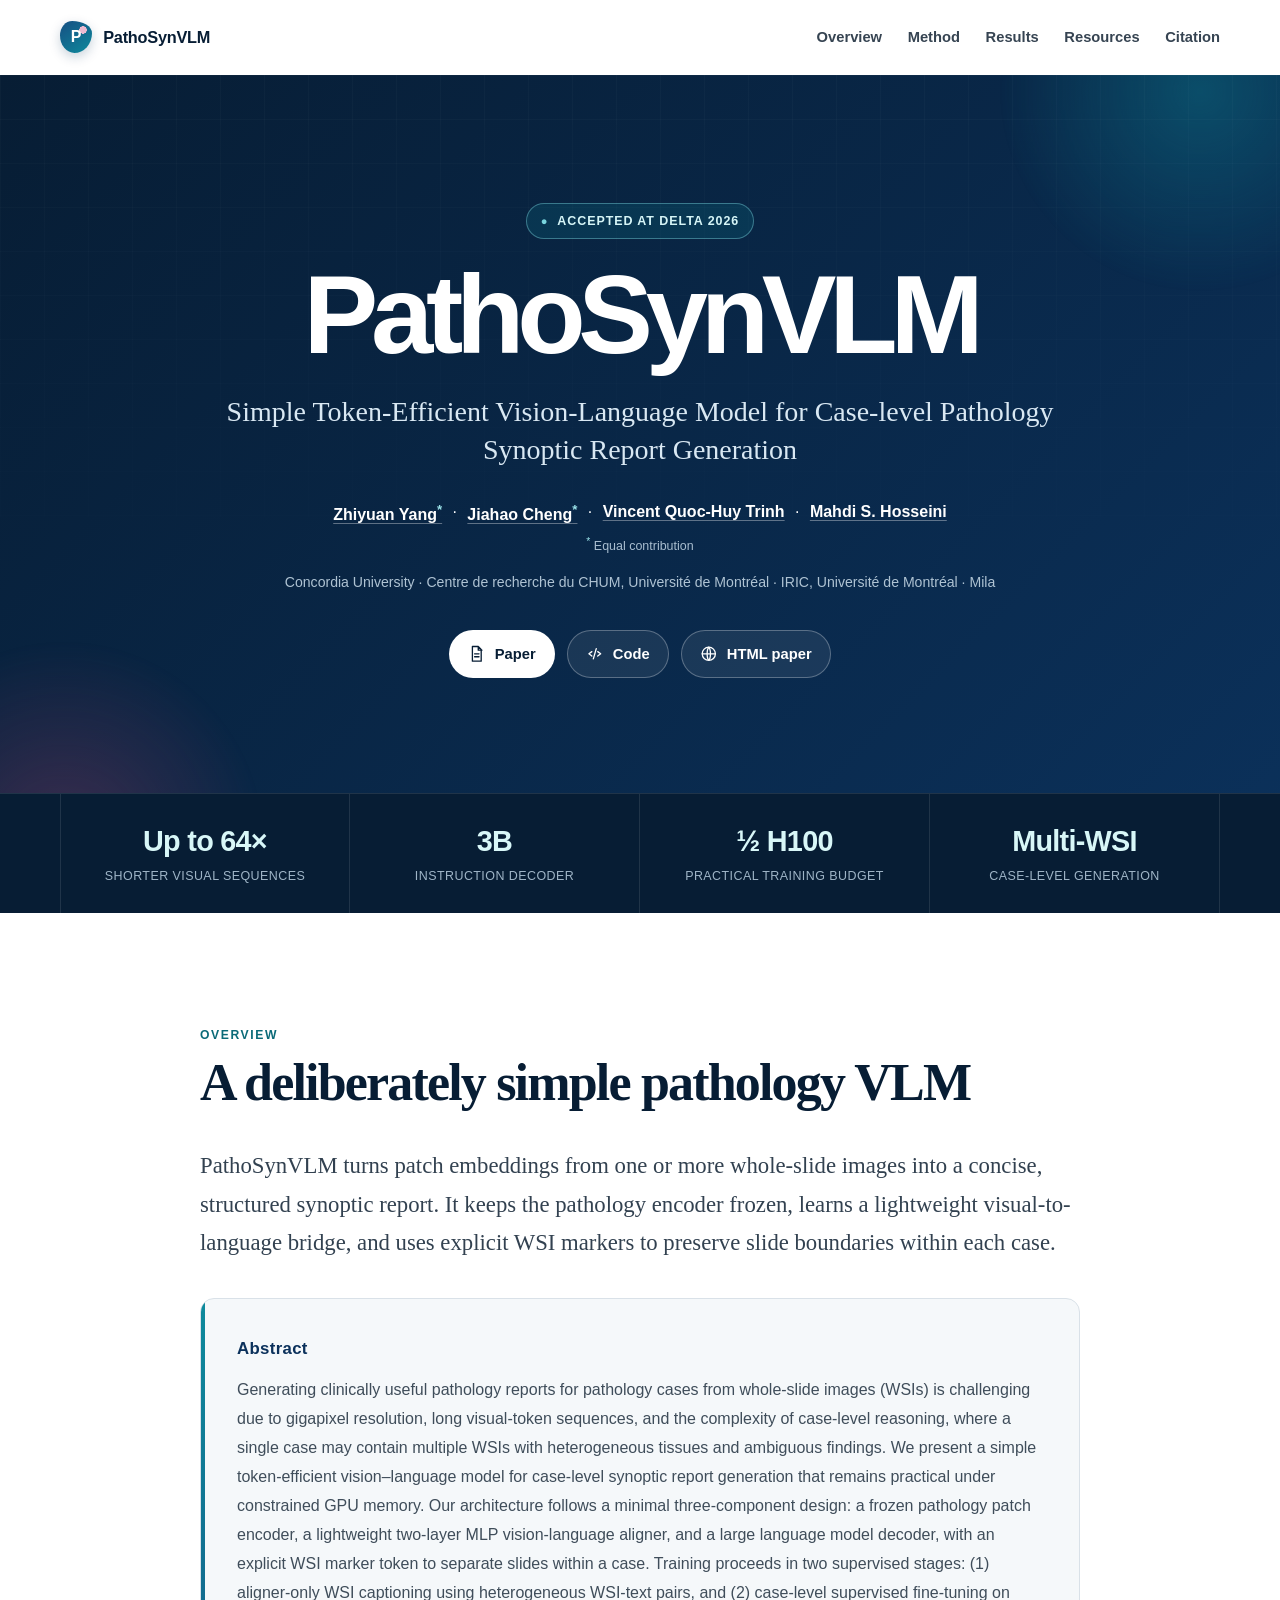
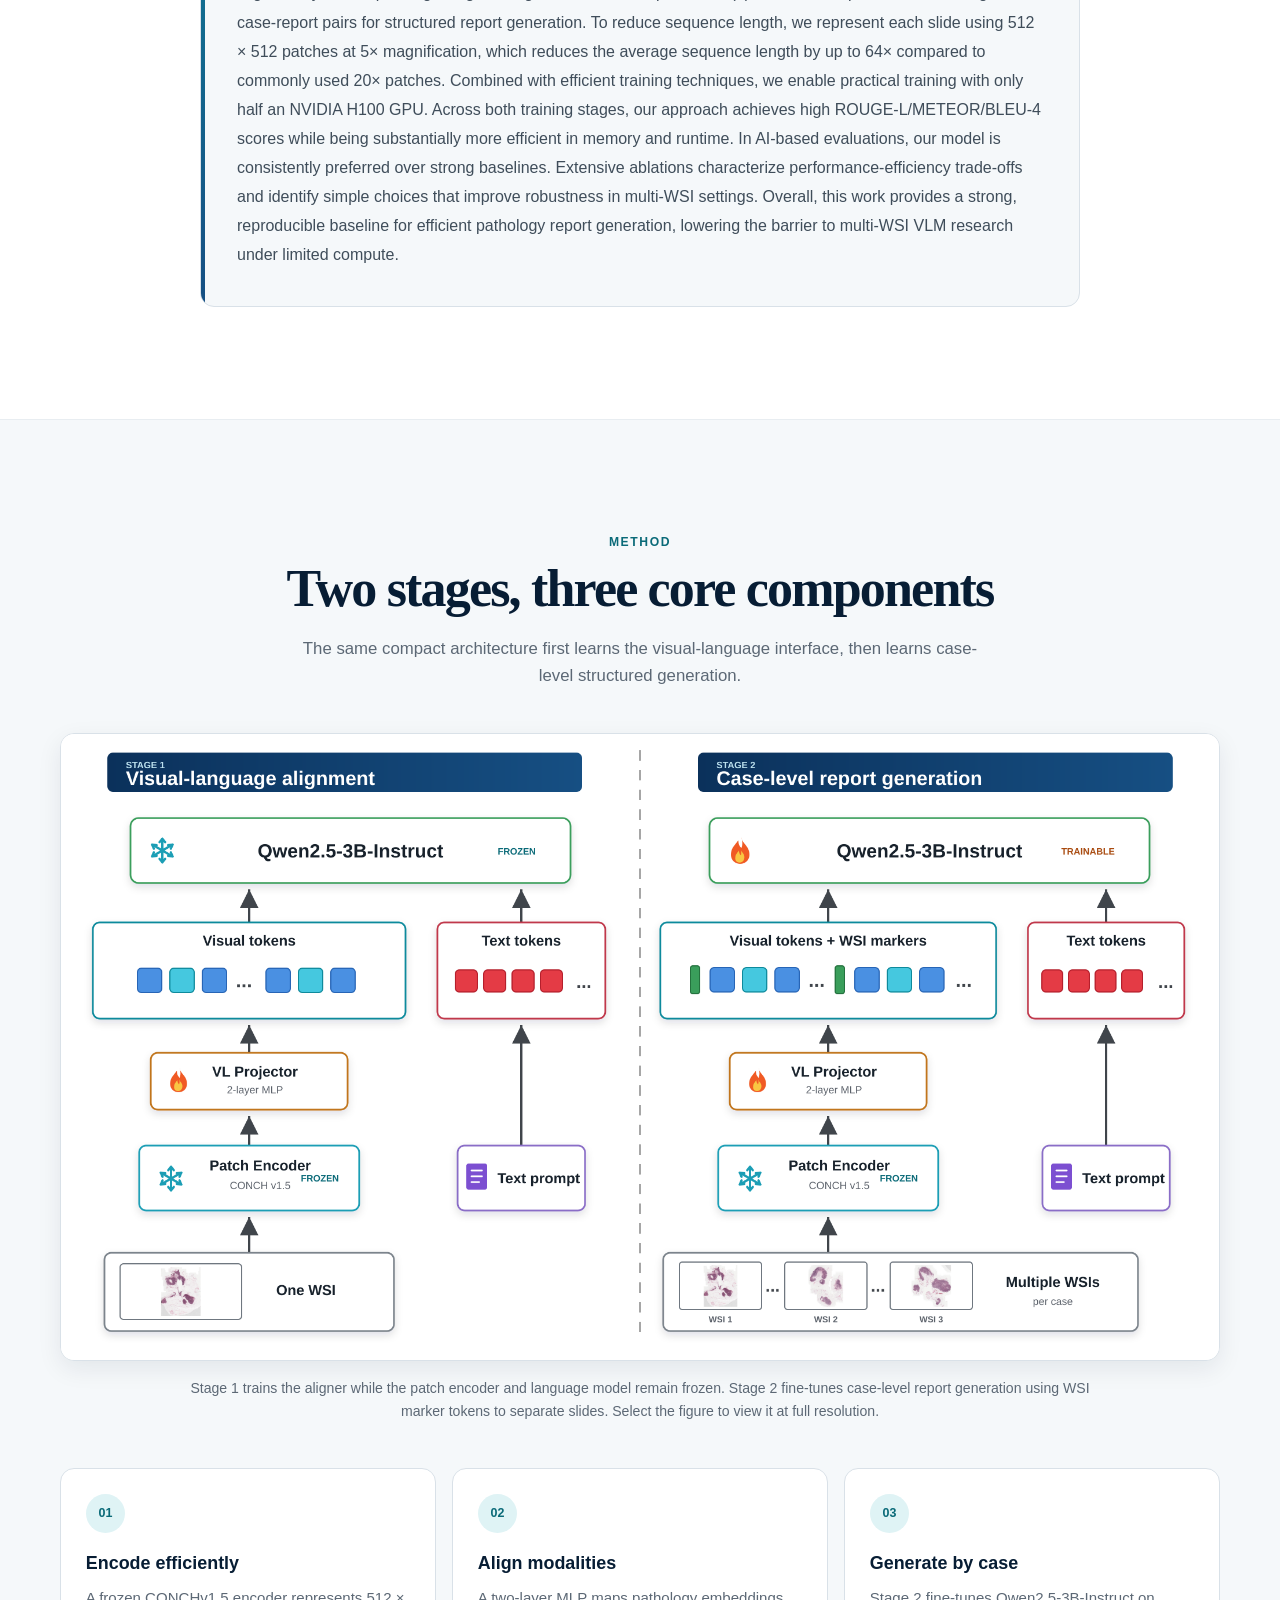
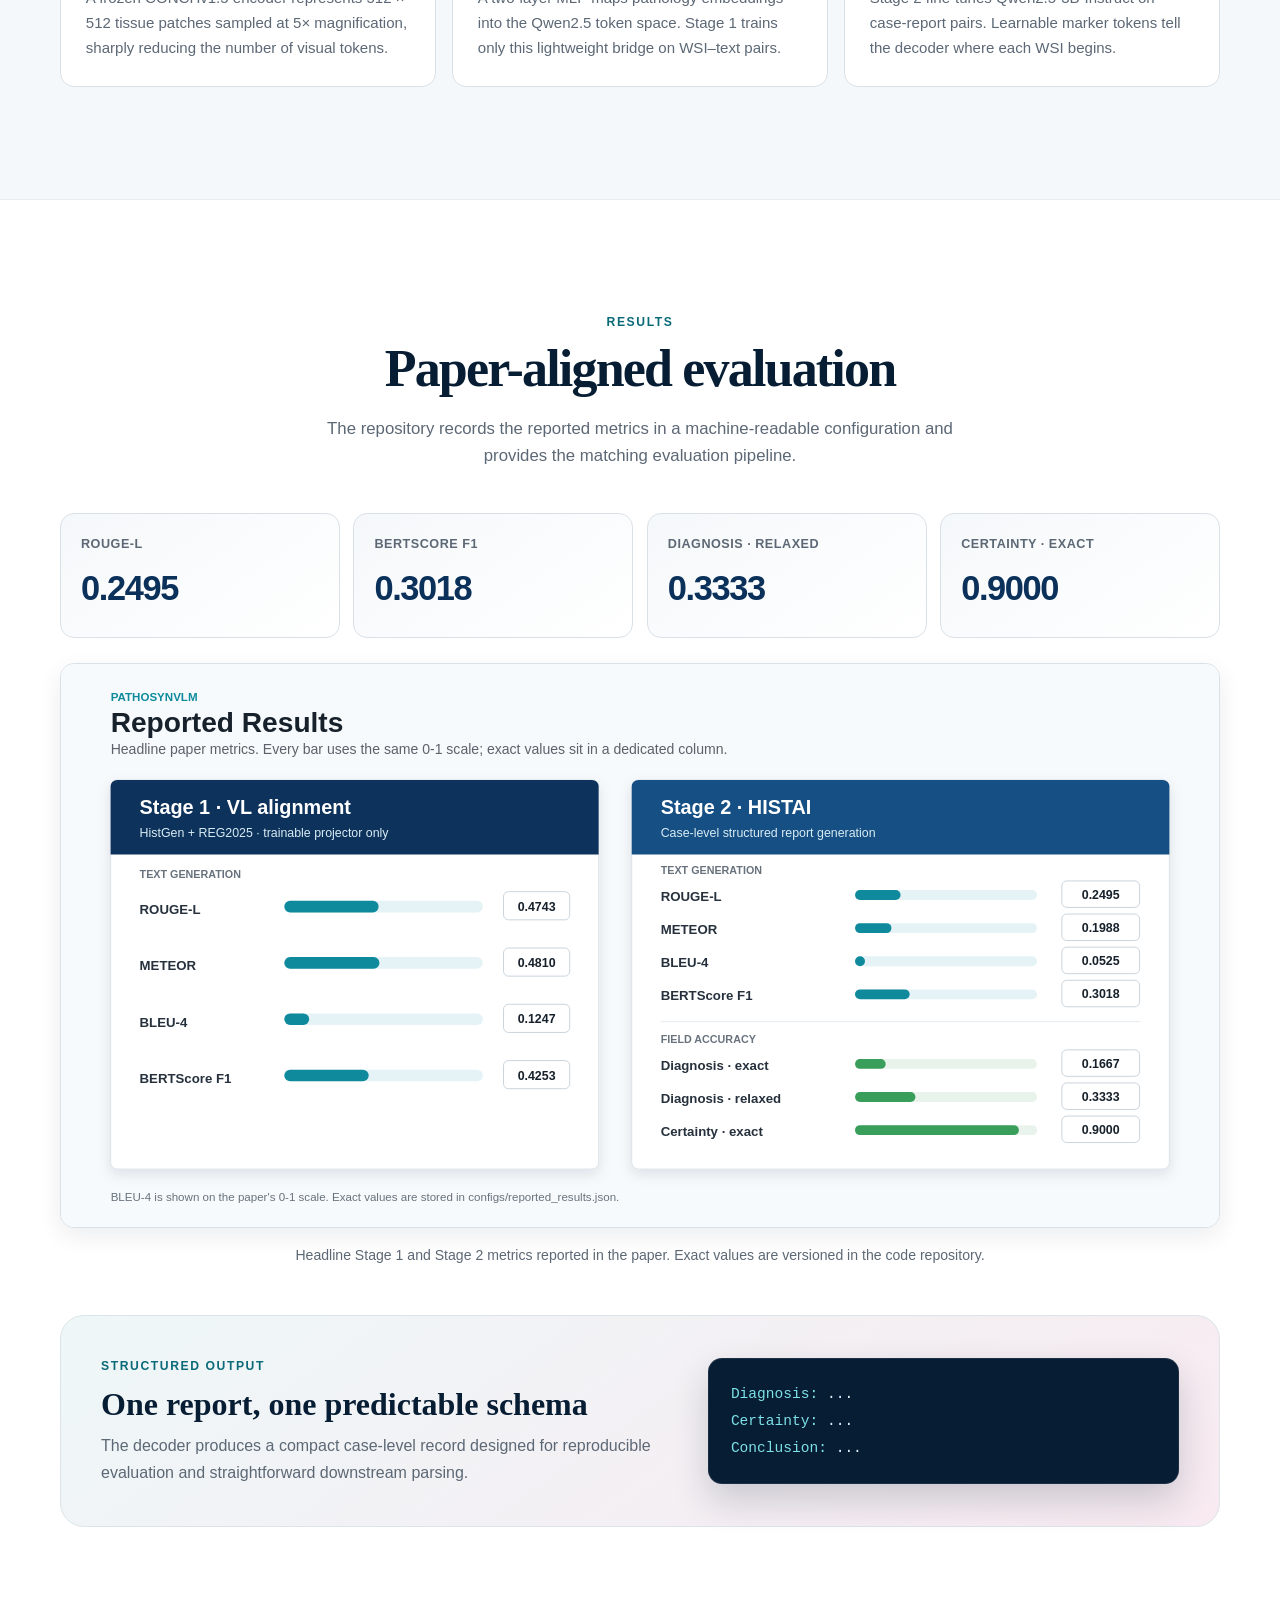
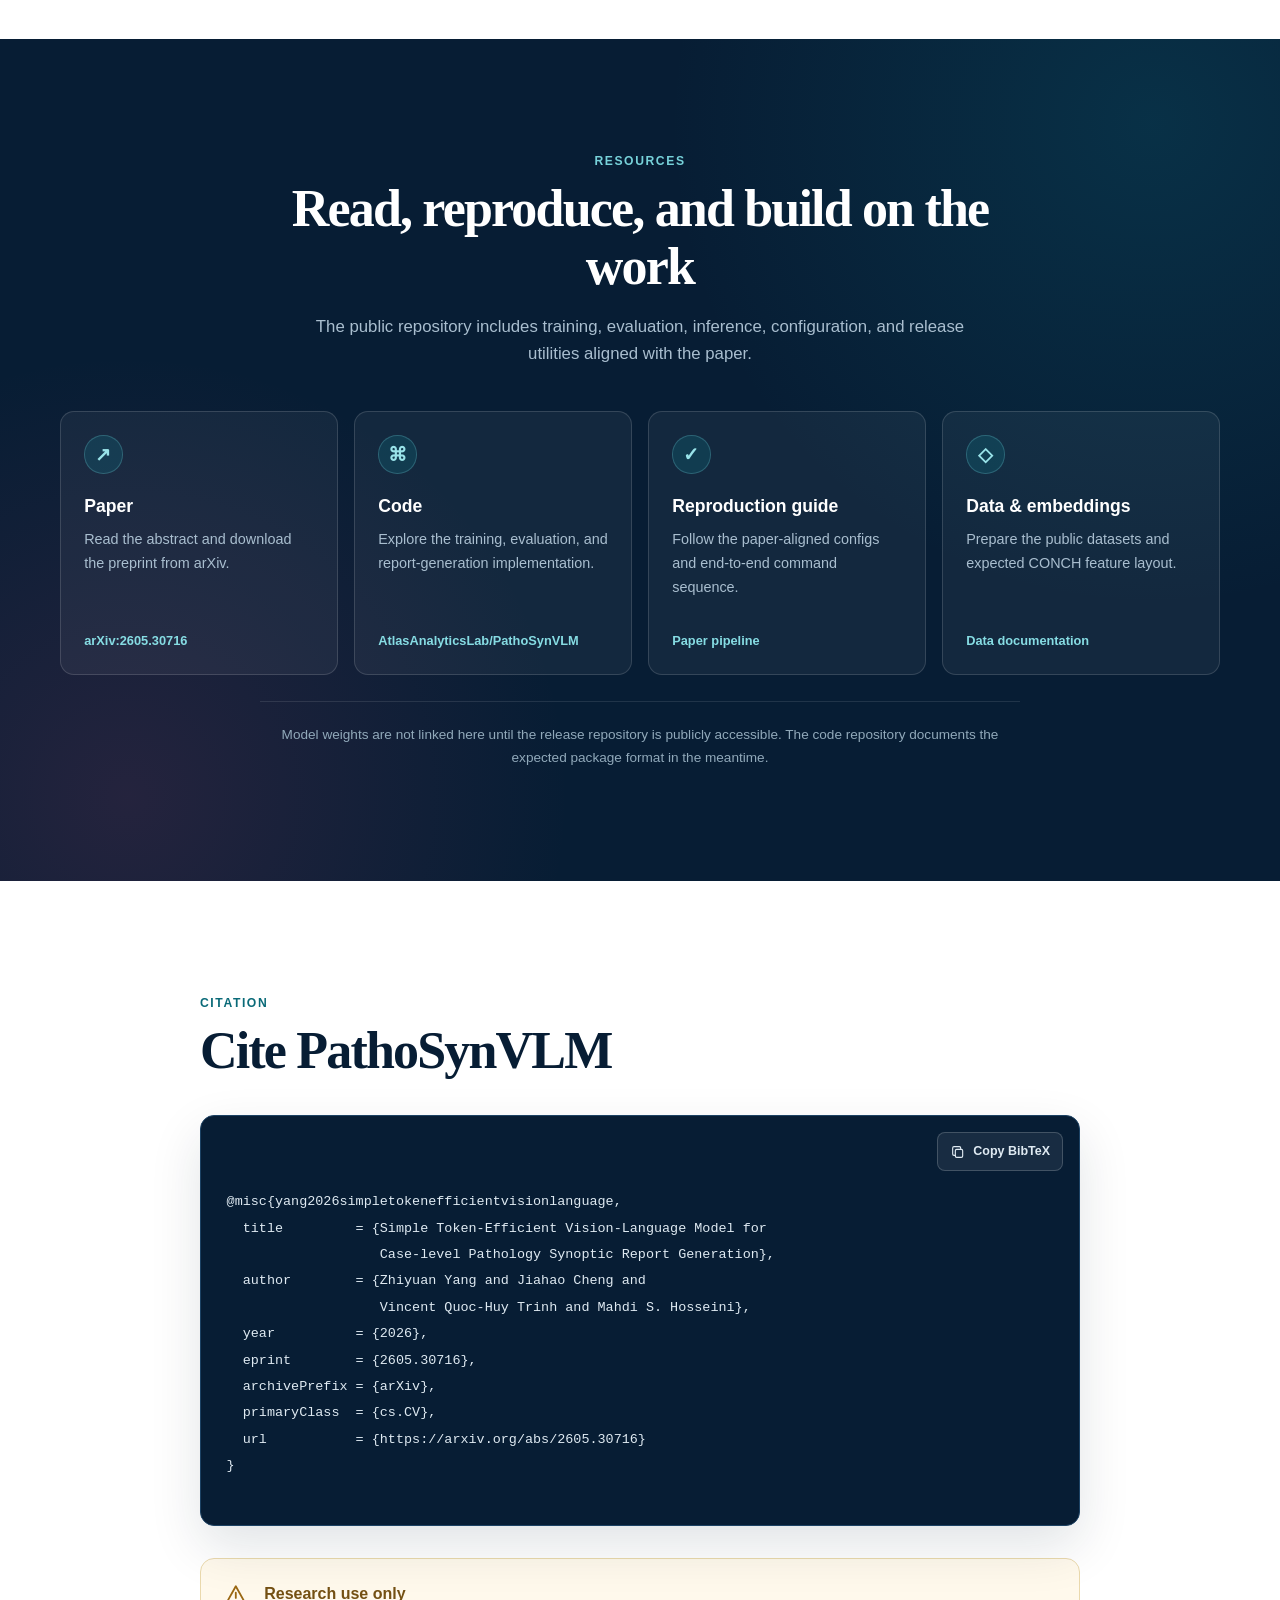
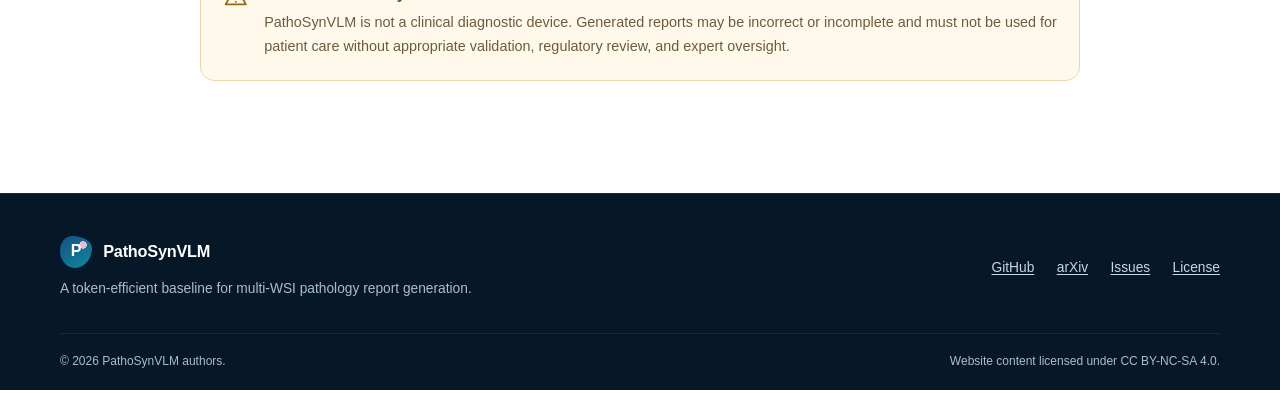
==== site/index.html @ 428c5d14 "Create isolated PathoSynVLM project website" ====
<!doctype html>
<html lang="en">
  <head>
    <meta charset="utf-8">
    <meta name="viewport" content="width=device-width, initial-scale=1">

    <title>PathoSynVLM — Case-Level Pathology Report Generation</title>
    <meta
      name="description"
      content="PathoSynVLM is a simple, token-efficient vision-language model for generating structured case-level pathology reports from one or more whole-slide images."
    >
    <meta name="author" content="Zhiyuan Yang, Jiahao Cheng, Vincent Quoc-Huy Trinh, Mahdi S. Hosseini">
    <meta name="theme-color" content="#0b315b">
    <link rel="canonical" href="https://atlasanalyticslab.github.io/PathoSynVLM/">
    <link rel="icon" href="static/images/favicon.svg" type="image/svg+xml">

    <meta property="og:type" content="website">
    <meta property="og:site_name" content="PathoSynVLM">
    <meta property="og:title" content="PathoSynVLM — Case-Level Pathology Report Generation">
    <meta
      property="og:description"
      content="A simple, token-efficient vision-language model for structured report generation from one or more pathology whole-slide images."
    >
    <meta property="og:url" content="https://atlasanalyticslab.github.io/PathoSynVLM/">
    <meta property="og:image" content="https://atlasanalyticslab.github.io/PathoSynVLM/static/images/paper_architecture.png">
    <meta property="og:image:width" content="2000">
    <meta property="og:image:height" content="1080">
    <meta property="og:image:alt" content="The two-stage PathoSynVLM architecture">
    <meta name="twitter:card" content="summary_large_image">

    <script type="application/ld+json">
      {
        "@context": "https://schema.org",
        "@type": "ScholarlyArticle",
        "headline": "Simple Token-Efficient Vision-Language Model for Case-level Pathology Synoptic Report Generation",
        "datePublished": "2026-05-29",
        "author": [
          {"@type": "Person", "name": "Zhiyuan Yang"},
          {"@type": "Person", "name": "Jiahao Cheng"},
          {"@type": "Person", "name": "Vincent Quoc-Huy Trinh"},
          {"@type": "Person", "name": "Mahdi S. Hosseini"}
        ],
        "url": "https://arxiv.org/abs/2605.30716",
        "mainEntityOfPage": "https://atlasanalyticslab.github.io/PathoSynVLM/",
        "sameAs": [
          "https://arxiv.org/abs/2605.30716",
          "https://github.com/AtlasAnalyticsLab/PathoSynVLM"
        ],
        "license": "https://creativecommons.org/licenses/by-nc-sa/4.0/"
      }
    </script>

    <link rel="stylesheet" href="static/css/site.css">
    <script defer src="static/js/site.js"></script>
    <noscript>
      <style>
        @media (max-width: 760px) {
          .nav-toggle { display: none; }
          .nav-shell { flex-wrap: wrap; padding-block: 0.55rem; }
          .site-nav {
            position: static;
            display: flex;
            flex: 0 0 100%;
            flex-flow: row wrap;
            gap: 0.15rem 0.8rem;
            padding: 0.6rem 0 0;
            border: 0;
            box-shadow: none;
          }
          .site-nav a { padding: 0.2rem 0; }
        }
      </style>
    </noscript>
  </head>

  <body>
    <a class="skip-link" href="#main-content">Skip to content</a>

    <header class="site-header" data-site-header>
      <div class="nav-shell">
        <a class="brand" href="#top" aria-label="PathoSynVLM home">
          <span class="brand-mark" aria-hidden="true">P</span>
          <span>PathoSynVLM</span>
        </a>

        <button
          class="nav-toggle"
          type="button"
          aria-expanded="false"
          aria-controls="site-navigation"
          data-nav-toggle
        >
          <span class="sr-only">Toggle navigation</span>
          <span aria-hidden="true"></span>
          <span aria-hidden="true"></span>
          <span aria-hidden="true"></span>
        </button>

        <nav class="site-nav" id="site-navigation" aria-label="Primary navigation" data-navigation>
          <a href="#overview">Overview</a>
          <a href="#method">Method</a>
          <a href="#results">Results</a>
          <a href="#resources">Resources</a>
          <a href="#citation">Citation</a>
        </nav>
      </div>
    </header>

    <main id="main-content">
      <section class="hero" id="top">
        <div class="hero-glow hero-glow-one" aria-hidden="true"></div>
        <div class="hero-glow hero-glow-two" aria-hidden="true"></div>
        <div class="shell hero-inner">
          <p class="venue-pill">
            <span aria-hidden="true">●</span>
            Accepted at DeLTA 2026
          </p>
          <h1>PathoSynVLM</h1>
          <p class="paper-title">
            Simple Token-Efficient Vision-Language Model for Case-level Pathology Synoptic Report Generation
          </p>

          <p class="authors">
            <a href="https://arxiv.org/search/cs?searchtype=author&amp;query=Yang%2C+Z">Zhiyuan Yang<sup>*</sup></a>
            <span aria-hidden="true">·</span>
            <a href="https://arxiv.org/search/cs?searchtype=author&amp;query=Cheng%2C+J">Jiahao Cheng<sup>*</sup></a>
            <span aria-hidden="true">·</span>
            <a href="https://arxiv.org/search/cs?searchtype=author&amp;query=Trinh%2C+V+Q">Vincent Quoc-Huy Trinh</a>
            <span aria-hidden="true">·</span>
            <a href="https://arxiv.org/search/cs?searchtype=author&amp;query=Hosseini%2C+M+S">Mahdi S. Hosseini</a>
          </p>
          <p class="equal-note"><sup>*</sup> Equal contribution</p>
          <p class="affiliations">
            Concordia University · Centre de recherche du CHUM, Université de Montréal · IRIC, Université de Montréal · Mila
          </p>

          <nav class="hero-actions" aria-label="Project links">
            <a class="button button-primary" href="https://arxiv.org/abs/2605.30716">
              <svg viewBox="0 0 24 24" aria-hidden="true"><path d="M6 2h8l4 4v16H6zM14 2v5h5M9 12h6M9 16h6"/></svg>
              Paper
            </a>
            <a class="button button-secondary" href="https://github.com/AtlasAnalyticsLab/PathoSynVLM">
              <svg viewBox="0 0 24 24" aria-hidden="true"><path d="m8 9-4 3 4 3M16 9l4 3-4 3M14 5l-4 14"/></svg>
              Code
            </a>
            <a class="button button-secondary" href="https://arxiv.org/html/2605.30716v1">
              <svg viewBox="0 0 24 24" aria-hidden="true"><circle cx="12" cy="12" r="9"/><path d="M3 12h18M12 3c3 3 3 15 0 18M12 3c-3 3-3 15 0 18"/></svg>
              HTML paper
            </a>
          </nav>
        </div>
      </section>

      <section class="stat-band" aria-label="Headline characteristics">
        <div class="shell stat-grid">
          <div class="stat">
            <strong>Up to 64×</strong>
            <span>shorter visual sequences</span>
          </div>
          <div class="stat">
            <strong>3B</strong>
            <span>instruction decoder</span>
          </div>
          <div class="stat">
            <strong>½ H100</strong>
            <span>practical training budget</span>
          </div>
          <div class="stat">
            <strong>Multi-WSI</strong>
            <span>case-level generation</span>
          </div>
        </div>
      </section>

      <section class="section" id="overview">
        <div class="shell narrow">
          <div class="section-heading">
            <p class="eyebrow">Overview</p>
            <h2>A deliberately simple pathology VLM</h2>
          </div>
          <p class="lead">
            PathoSynVLM turns patch embeddings from one or more whole-slide images into a concise, structured synoptic report. It keeps the pathology encoder frozen, learns a lightweight visual-to-language bridge, and uses explicit WSI markers to preserve slide boundaries within each case.
          </p>

          <div class="abstract-card">
            <h3>Abstract</h3>
            <p>
              Generating clinically useful pathology reports for pathology cases from whole-slide images (WSIs) is challenging due to gigapixel resolution, long visual-token sequences, and the complexity of case-level reasoning, where a single case may contain multiple WSIs with heterogeneous tissues and ambiguous findings. We present a simple token-efficient vision–language model for case-level synoptic report generation that remains practical under constrained GPU memory. Our architecture follows a minimal three-component design: a frozen pathology patch encoder, a lightweight two-layer MLP vision-language aligner, and a large language model decoder, with an explicit WSI marker token to separate slides within a case. Training proceeds in two supervised stages: (1) aligner-only WSI captioning using heterogeneous WSI-text pairs, and (2) case-level supervised fine-tuning on case-report pairs for structured report generation. To reduce sequence length, we represent each slide using 512 × 512 patches at 5× magnification, which reduces the average sequence length by up to 64× compared to commonly used 20× patches. Combined with efficient training techniques, we enable practical training with only half an NVIDIA H100 GPU. Across both training stages, our approach achieves high ROUGE-L/METEOR/BLEU-4 scores while being substantially more efficient in memory and runtime. In AI-based evaluations, our model is consistently preferred over strong baselines. Extensive ablations characterize performance-efficiency trade-offs and identify simple choices that improve robustness in multi-WSI settings. Overall, this work provides a strong, reproducible baseline for efficient pathology report generation, lowering the barrier to multi-WSI VLM research under limited compute.
            </p>
          </div>
        </div>
      </section>

      <section class="section section-tinted" id="method">
        <div class="shell">
          <div class="section-heading centered">
            <p class="eyebrow">Method</p>
            <h2>Two stages, three core components</h2>
            <p>
              The same compact architecture first learns the visual-language interface, then learns case-level structured generation.
            </p>
          </div>

          <figure class="paper-figure">
            <a href="static/images/paper_architecture.png" aria-label="Open the PathoSynVLM architecture figure at full size">
              <img
                src="static/images/paper_architecture.png"
                width="2000"
                height="1080"
                alt="Stage 1 aligns frozen pathology features with a frozen language model through a trainable projector. Stage 2 trains the projector and language model for case-level report generation from multiple whole-slide images separated by learned WSI markers."
                loading="lazy"
              >
            </a>
            <figcaption>
              Stage 1 trains the aligner while the patch encoder and language model remain frozen. Stage 2 fine-tunes case-level report generation using WSI marker tokens to separate slides. Select the figure to view it at full resolution.
            </figcaption>
          </figure>

          <div class="method-grid">
            <article class="method-card">
              <span class="method-number">01</span>
              <h3>Encode efficiently</h3>
              <p>
                A frozen CONCHv1.5 encoder represents 512 × 512 tissue patches sampled at 5× magnification, sharply reducing the number of visual tokens.
              </p>
            </article>
            <article class="method-card">
              <span class="method-number">02</span>
              <h3>Align modalities</h3>
              <p>
                A two-layer MLP maps pathology embeddings into the Qwen2.5 token space. Stage 1 trains only this lightweight bridge on WSI–text pairs.
              </p>
            </article>
            <article class="method-card">
              <span class="method-number">03</span>
              <h3>Generate by case</h3>
              <p>
                Stage 2 fine-tunes Qwen2.5-3B-Instruct on case-report pairs. Learnable marker tokens tell the decoder where each WSI begins.
              </p>
            </article>
          </div>
        </div>
      </section>

      <section class="section" id="results">
        <div class="shell">
          <div class="section-heading centered">
            <p class="eyebrow">Results</p>
            <h2>Paper-aligned evaluation</h2>
            <p>
              The repository records the reported metrics in a machine-readable configuration and provides the matching evaluation pipeline.
            </p>
          </div>

          <div class="result-highlights">
            <div class="result-card">
              <span>ROUGE-L</span>
              <strong>0.2495</strong>
            </div>
            <div class="result-card">
              <span>BERTScore F1</span>
              <strong>0.3018</strong>
            </div>
            <div class="result-card">
              <span>Diagnosis · relaxed</span>
              <strong>0.3333</strong>
            </div>
            <div class="result-card">
              <span>Certainty · exact</span>
              <strong>0.9000</strong>
            </div>
          </div>

          <figure class="paper-figure results-figure">
            <a href="static/images/reported_results.svg" aria-label="Open the reported results figure at full size">
              <img
                src="static/images/reported_results.svg"
                width="1400"
                height="680"
                alt="Stage 1 visual-language alignment metrics and Stage 2 HISTAI case-level report generation metrics shown on a shared zero-to-one scale."
                loading="lazy"
              >
            </a>
            <figcaption>
              Headline Stage 1 and Stage 2 metrics reported in the paper. Exact values are versioned in the code repository.
            </figcaption>
          </figure>

          <div class="output-panel">
            <div>
              <p class="eyebrow">Structured output</p>
              <h3>One report, one predictable schema</h3>
              <p>
                The decoder produces a compact case-level record designed for reproducible evaluation and straightforward downstream parsing.
              </p>
            </div>
            <pre><code><span>Diagnosis:</span> ...
<span>Certainty:</span> ...
<span>Conclusion:</span> ...</code></pre>
          </div>
        </div>
      </section>

      <section class="section section-dark" id="resources">
        <div class="shell">
          <div class="section-heading centered inverted">
            <p class="eyebrow">Resources</p>
            <h2>Read, reproduce, and build on the work</h2>
            <p>
              The public repository includes training, evaluation, inference, configuration, and release utilities aligned with the paper.
            </p>
          </div>

          <div class="resource-grid">
            <a class="resource-card" href="https://arxiv.org/abs/2605.30716">
              <span class="resource-icon" aria-hidden="true">↗</span>
              <h3>Paper</h3>
              <p>Read the abstract and download the preprint from arXiv.</p>
              <span class="resource-link">arXiv:2605.30716</span>
            </a>
            <a class="resource-card" href="https://github.com/AtlasAnalyticsLab/PathoSynVLM">
              <span class="resource-icon" aria-hidden="true">⌘</span>
              <h3>Code</h3>
              <p>Explore the training, evaluation, and report-generation implementation.</p>
              <span class="resource-link">AtlasAnalyticsLab/PathoSynVLM</span>
            </a>
            <a class="resource-card" href="https://github.com/AtlasAnalyticsLab/PathoSynVLM/blob/main/docs/paper_pipeline.md">
              <span class="resource-icon" aria-hidden="true">✓</span>
              <h3>Reproduction guide</h3>
              <p>Follow the paper-aligned configs and end-to-end command sequence.</p>
              <span class="resource-link">Paper pipeline</span>
            </a>
            <a class="resource-card" href="https://github.com/AtlasAnalyticsLab/PathoSynVLM/blob/main/docs/data.md">
              <span class="resource-icon" aria-hidden="true">◇</span>
              <h3>Data &amp; embeddings</h3>
              <p>Prepare the public datasets and expected CONCH feature layout.</p>
              <span class="resource-link">Data documentation</span>
            </a>
          </div>

          <p class="release-note">
            Model weights are not linked here until the release repository is publicly accessible. The code repository documents the expected package format in the meantime.
          </p>
        </div>
      </section>

      <section class="section" id="citation">
        <div class="shell narrow">
          <div class="section-heading">
            <p class="eyebrow">Citation</p>
            <h2>Cite PathoSynVLM</h2>
          </div>

          <div class="citation-box">
            <button class="copy-button" type="button" data-copy-citation>
              <svg viewBox="0 0 24 24" aria-hidden="true"><rect x="8" y="8" width="11" height="12" rx="2"/><path d="M16 8V6a2 2 0 0 0-2-2H6a2 2 0 0 0-2 2v9a2 2 0 0 0 2 2h2"/></svg>
              <span data-copy-label>Copy BibTeX</span>
            </button>
            <pre><code id="bibtex">@misc{yang2026simpletokenefficientvisionlanguage,
  title         = {Simple Token-Efficient Vision-Language Model for
                   Case-level Pathology Synoptic Report Generation},
  author        = {Zhiyuan Yang and Jiahao Cheng and
                   Vincent Quoc-Huy Trinh and Mahdi S. Hosseini},
  year          = {2026},
  eprint        = {2605.30716},
  archivePrefix = {arXiv},
  primaryClass  = {cs.CV},
  url           = {https://arxiv.org/abs/2605.30716}
}</code></pre>
            <p class="copy-status" role="status" aria-live="polite" data-copy-status></p>
          </div>

          <aside class="disclaimer">
            <svg viewBox="0 0 24 24" aria-hidden="true"><path d="M12 3 2.5 20h19z"/><path d="M12 9v5M12 17.5v.1"/></svg>
            <div>
              <h3>Research use only</h3>
              <p>
                PathoSynVLM is not a clinical diagnostic device. Generated reports may be incorrect or incomplete and must not be used for patient care without appropriate validation, regulatory review, and expert oversight.
              </p>
            </div>
          </aside>
        </div>
      </section>
    </main>

    <footer class="site-footer">
      <div class="shell footer-inner">
        <div>
          <a class="brand footer-brand" href="#top">
            <span class="brand-mark" aria-hidden="true">P</span>
            <span>PathoSynVLM</span>
          </a>
          <p>A token-efficient baseline for multi-WSI pathology report generation.</p>
        </div>
        <div class="footer-links">
          <a href="https://github.com/AtlasAnalyticsLab/PathoSynVLM">GitHub</a>
          <a href="https://arxiv.org/abs/2605.30716">arXiv</a>
          <a href="https://github.com/AtlasAnalyticsLab/PathoSynVLM/issues">Issues</a>
          <a href="https://github.com/AtlasAnalyticsLab/PathoSynVLM/blob/main/LICENSE">License</a>
        </div>
      </div>
      <div class="shell copyright">
        <span>© <span data-current-year>2026</span> PathoSynVLM authors.</span>
        <span>Website content licensed under CC BY-NC-SA 4.0.</span>
      </div>
    </footer>
  </body>
</html>
---- site/static/css/site.css ----
:root {
  --navy-950: #071d34;
  --navy-900: #0b315b;
  --navy-800: #164f83;
  --teal-700: #0a6a78;
  --teal-600: #0e8a9c;
  --teal-100: #dff3f5;
  --rose-600: #a93f68;
  --rose-100: #f8e8ef;
  --ink: #17212b;
  --muted: #5c6875;
  --line: #d9e1e8;
  --paper: #ffffff;
  --wash: #f5f8fa;
  --max-width: 1160px;
  --radius-sm: 8px;
  --radius-md: 14px;
  --radius-lg: 24px;
  --shadow-sm: 0 8px 24px rgb(7 29 52 / 8%);
  --shadow-md: 0 20px 52px rgb(7 29 52 / 12%);
}

*,
*::before,
*::after {
  box-sizing: border-box;
}

html {
  scroll-behavior: smooth;
  scroll-padding-top: 5.5rem;
}

body {
  margin: 0;
  color: var(--ink);
  background: var(--paper);
  font-family:
    Inter, ui-sans-serif, -apple-system, BlinkMacSystemFont, "Segoe UI",
    sans-serif;
  font-size: 1rem;
  line-height: 1.65;
  text-rendering: optimizeLegibility;
  -webkit-font-smoothing: antialiased;
}

img,
svg {
  display: block;
  max-width: 100%;
}

a {
  color: var(--navy-800);
  text-decoration-thickness: 1px;
  text-underline-offset: 0.18em;
}

a:hover {
  color: var(--teal-700);
}

button,
a {
  -webkit-tap-highlight-color: transparent;
}

button {
  font: inherit;
}

:focus-visible {
  outline: 3px solid #f0b748;
  outline-offset: 3px;
}

.sr-only {
  position: absolute;
  width: 1px;
  height: 1px;
  padding: 0;
  margin: -1px;
  overflow: hidden;
  clip: rect(0, 0, 0, 0);
  white-space: nowrap;
  border: 0;
}

.skip-link {
  position: fixed;
  top: 0.75rem;
  left: 0.75rem;
  z-index: 1000;
  padding: 0.65rem 1rem;
  color: var(--paper);
  background: var(--navy-950);
  border-radius: var(--radius-sm);
  transform: translateY(-160%);
  transition: transform 160ms ease;
}

.skip-link:focus {
  color: var(--paper);
  transform: translateY(0);
}

.shell {
  width: min(calc(100% - 2.5rem), var(--max-width));
  margin-inline: auto;
}

.narrow {
  max-width: 880px;
}

.site-header {
  position: sticky;
  top: 0;
  z-index: 100;
  background: rgb(255 255 255 / 92%);
  border-bottom: 1px solid transparent;
  backdrop-filter: blur(14px);
  transition:
    border-color 180ms ease,
    box-shadow 180ms ease;
}

.site-header.is-scrolled {
  border-color: var(--line);
  box-shadow: 0 4px 20px rgb(7 29 52 / 6%);
}

.nav-shell {
  display: flex;
  align-items: center;
  justify-content: space-between;
  width: min(calc(100% - 2.5rem), var(--max-width));
  min-height: 4.65rem;
  margin-inline: auto;
}

.brand {
  display: inline-flex;
  gap: 0.7rem;
  align-items: center;
  color: var(--navy-950);
  font-size: 1.02rem;
  font-weight: 760;
  letter-spacing: -0.015em;
  text-decoration: none;
}

.brand:hover {
  color: var(--navy-950);
}

.brand-mark {
  display: grid;
  width: 2rem;
  height: 2rem;
  color: var(--paper);
  font-size: 1rem;
  font-weight: 800;
  place-items: center;
  background:
    radial-gradient(circle at 72% 28%, #ecbad0 0 11%, transparent 12%),
    linear-gradient(145deg, var(--navy-800), var(--teal-600));
  border-radius: 38% 62% 55% 45% / 45% 38% 62% 55%;
  box-shadow: 0 4px 12px rgb(11 49 91 / 22%);
}

.site-nav {
  display: flex;
  gap: 1.6rem;
  align-items: center;
}

.site-nav a {
  position: relative;
  color: #364452;
  font-size: 0.92rem;
  font-weight: 650;
  text-decoration: none;
}

.site-nav a::after {
  position: absolute;
  right: 0;
  bottom: -0.36rem;
  left: 0;
  height: 2px;
  content: "";
  background: var(--teal-600);
  border-radius: 999px;
  transform: scaleX(0);
  transform-origin: center;
  transition: transform 150ms ease;
}

.site-nav a:hover,
.site-nav a:focus-visible {
  color: var(--navy-900);
}

.site-nav a:hover::after,
.site-nav a:focus-visible::after {
  transform: scaleX(1);
}

.nav-toggle {
  display: none;
  width: 2.75rem;
  height: 2.75rem;
  padding: 0.65rem;
  cursor: pointer;
  background: transparent;
  border: 1px solid var(--line);
  border-radius: var(--radius-sm);
}

.nav-toggle span:not(.sr-only) {
  display: block;
  width: 100%;
  height: 2px;
  margin: 4px 0;
  background: var(--navy-900);
  border-radius: 999px;
  transition:
    transform 150ms ease,
    opacity 150ms ease;
}

.nav-toggle[aria-expanded="true"] span:nth-child(2) {
  transform: translateY(6px) rotate(45deg);
}

.nav-toggle[aria-expanded="true"] span:nth-child(3) {
  opacity: 0;
}

.nav-toggle[aria-expanded="true"] span:nth-child(4) {
  transform: translateY(-6px) rotate(-45deg);
}

.hero {
  position: relative;
  overflow: hidden;
  color: var(--paper);
  background:
    linear-gradient(135deg, rgb(7 29 52 / 98%), rgb(11 49 91 / 96%)),
    var(--navy-950);
}

.hero::after {
  position: absolute;
  inset: 0;
  pointer-events: none;
  content: "";
  background-image:
    linear-gradient(rgb(255 255 255 / 2.5%) 1px, transparent 1px),
    linear-gradient(90deg, rgb(255 255 255 / 2.5%) 1px, transparent 1px);
  background-size: 44px 44px;
  mask-image: linear-gradient(to bottom, black, transparent 82%);
}

.hero-glow {
  position: absolute;
  width: 26rem;
  height: 26rem;
  pointer-events: none;
  border-radius: 50%;
  filter: blur(2px);
}

.hero-glow-one {
  top: -12rem;
  right: -8rem;
  background: radial-gradient(circle, rgb(14 138 156 / 38%), transparent 68%);
}

.hero-glow-two {
  bottom: -16rem;
  left: -9rem;
  background: radial-gradient(circle, rgb(169 63 104 / 32%), transparent 68%);
}

.hero-inner {
  position: relative;
  z-index: 1;
  max-width: 970px;
  padding-block: clamp(5.25rem, 10vw, 8.25rem) clamp(5rem, 9vw, 7.5rem);
  text-align: center;
}

.venue-pill {
  display: inline-flex;
  gap: 0.55rem;
  align-items: center;
  padding: 0.42rem 0.85rem;
  margin: 0 0 1.5rem;
  color: #d6f5f7;
  font-size: 0.78rem;
  font-weight: 760;
  letter-spacing: 0.075em;
  text-transform: uppercase;
  background: rgb(14 138 156 / 18%);
  border: 1px solid rgb(134 222 231 / 40%);
  border-radius: 999px;
}

.venue-pill span {
  color: #79d5de;
  font-size: 0.7rem;
}

.hero h1 {
  margin: 0;
  font-size: clamp(3.6rem, 10vw, 7rem);
  font-weight: 820;
  letter-spacing: -0.065em;
  line-height: 0.92;
}

.paper-title {
  max-width: 850px;
  margin: 1.65rem auto 1.5rem;
  color: #d9e8f3;
  font-family: Georgia, "Times New Roman", serif;
  font-size: clamp(1.25rem, 3vw, 1.75rem);
  line-height: 1.38;
}

.authors {
  display: flex;
  flex-wrap: wrap;
  gap: 0.22rem 0.65rem;
  justify-content: center;
  max-width: 900px;
  margin: 1.8rem auto 0.25rem;
}

.authors a {
  color: var(--paper);
  font-weight: 670;
  text-decoration-color: rgb(255 255 255 / 35%);
}

.authors a:hover {
  color: #aeeaf0;
  text-decoration-color: currentcolor;
}

.authors sup,
.equal-note sup {
  color: #9ce4ea;
}

.equal-note {
  margin: 0.2rem 0 0;
  color: #a9bed0;
  font-size: 0.78rem;
}

.affiliations {
  max-width: 810px;
  margin: 0.9rem auto 0;
  color: #afc3d3;
  font-size: 0.88rem;
}

.hero-actions {
  display: flex;
  flex-wrap: wrap;
  gap: 0.75rem;
  justify-content: center;
  margin-top: 2.25rem;
}

.button {
  display: inline-flex;
  gap: 0.55rem;
  align-items: center;
  justify-content: center;
  min-height: 2.9rem;
  padding: 0.68rem 1.15rem;
  font-size: 0.92rem;
  font-weight: 720;
  text-decoration: none;
  border: 1px solid transparent;
  border-radius: 999px;
  transition:
    background-color 150ms ease,
    border-color 150ms ease,
    transform 150ms ease;
}

.button:hover {
  transform: translateY(-1px);
}

.button svg {
  width: 1.1rem;
  height: 1.1rem;
  fill: none;
  stroke: currentcolor;
  stroke-linecap: round;
  stroke-linejoin: round;
  stroke-width: 1.8;
}

.button-primary {
  color: var(--navy-950);
  background: var(--paper);
}

.button-primary:hover {
  color: var(--navy-950);
  background: #e8f5f7;
}

.button-secondary {
  color: var(--paper);
  background: rgb(255 255 255 / 7%);
  border-color: rgb(255 255 255 / 28%);
}

.button-secondary:hover {
  color: var(--paper);
  background: rgb(255 255 255 / 13%);
  border-color: rgb(255 255 255 / 48%);
}

.stat-band {
  color: var(--paper);
  background: var(--navy-950);
  border-top: 1px solid rgb(255 255 255 / 10%);
}

.stat-grid {
  display: grid;
  grid-template-columns: repeat(4, 1fr);
}

.stat {
  display: flex;
  flex-direction: column;
  align-items: center;
  padding: 1.5rem 1rem 1.65rem;
  text-align: center;
  border-right: 1px solid rgb(255 255 255 / 10%);
}

.stat:first-child {
  border-left: 1px solid rgb(255 255 255 / 10%);
}

.stat strong {
  color: #d8f7f8;
  font-size: clamp(1.35rem, 3vw, 1.8rem);
  font-weight: 790;
  letter-spacing: -0.025em;
}

.stat span {
  color: #9fb5c7;
  font-size: 0.78rem;
  letter-spacing: 0.035em;
  text-transform: uppercase;
}

.section {
  padding-block: clamp(4.5rem, 9vw, 7rem);
}

.section-tinted {
  background: var(--wash);
  border-block: 1px solid #e8edf1;
}

.section-heading {
  margin-bottom: 2.2rem;
}

.section-heading.centered {
  max-width: 760px;
  margin-right: auto;
  margin-bottom: 2.7rem;
  margin-left: auto;
  text-align: center;
}

.eyebrow {
  margin: 0 0 0.55rem;
  color: var(--teal-700);
  font-size: 0.76rem;
  font-weight: 800;
  letter-spacing: 0.13em;
  text-transform: uppercase;
}

.section-heading h2 {
  margin: 0;
  color: var(--navy-950);
  font-family: Georgia, "Times New Roman", serif;
  font-size: clamp(2rem, 5vw, 3.25rem);
  font-weight: 650;
  letter-spacing: -0.035em;
  line-height: 1.12;
}

.section-heading > p:last-child:not(.eyebrow) {
  max-width: 680px;
  margin: 1rem auto 0;
  color: var(--muted);
  font-size: 1.05rem;
}

.lead {
  margin: 0 0 2.2rem;
  color: #324150;
  font-family: Georgia, "Times New Roman", serif;
  font-size: clamp(1.18rem, 2.5vw, 1.42rem);
  line-height: 1.7;
}

.abstract-card {
  position: relative;
  padding: clamp(1.5rem, 4vw, 2.25rem);
  overflow: hidden;
  background: var(--wash);
  border: 1px solid var(--line);
  border-radius: var(--radius-md);
}

.abstract-card::before {
  position: absolute;
  top: 0;
  bottom: 0;
  left: 0;
  width: 4px;
  content: "";
  background: linear-gradient(var(--teal-600), var(--navy-800));
}

.abstract-card h3 {
  margin: 0 0 0.75rem;
  color: var(--navy-900);
  font-size: 1.05rem;
  letter-spacing: 0.02em;
}

.abstract-card p {
  margin: 0;
  color: #3f4d5a;
  line-height: 1.82;
}

.paper-figure {
  margin: 0;
}

.paper-figure a {
  display: block;
  overflow: hidden;
  background: var(--paper);
  border: 1px solid var(--line);
  border-radius: var(--radius-md);
  box-shadow: var(--shadow-sm);
  transition:
    box-shadow 180ms ease,
    transform 180ms ease;
}

.paper-figure a:hover {
  box-shadow: var(--shadow-md);
  transform: translateY(-2px);
}

.paper-figure img {
  width: 100%;
  height: auto;
}

.paper-figure figcaption {
  max-width: 900px;
  margin: 1rem auto 0;
  color: var(--muted);
  font-size: 0.88rem;
  line-height: 1.65;
  text-align: center;
}

.method-grid {
  display: grid;
  grid-template-columns: repeat(3, 1fr);
  gap: 1rem;
  margin-top: 2.8rem;
}

.method-card {
  position: relative;
  padding: 1.55rem;
  overflow: hidden;
  background: var(--paper);
  border: 1px solid var(--line);
  border-radius: var(--radius-md);
}

.method-number {
  display: inline-grid;
  width: 2.45rem;
  height: 2.45rem;
  color: var(--teal-700);
  font-size: 0.78rem;
  font-weight: 800;
  place-items: center;
  background: var(--teal-100);
  border-radius: 50%;
}

.method-card h3 {
  margin: 1rem 0 0.5rem;
  color: var(--navy-950);
  font-size: 1.12rem;
}

.method-card p {
  margin: 0;
  color: var(--muted);
  font-size: 0.94rem;
}

.result-highlights {
  display: grid;
  grid-template-columns: repeat(4, 1fr);
  gap: 0.85rem;
  margin-bottom: 1.6rem;
}

.result-card {
  display: flex;
  flex-direction: column;
  padding: 1.25rem;
  background: linear-gradient(145deg, var(--wash), var(--paper));
  border: 1px solid var(--line);
  border-radius: var(--radius-md);
}

.result-card span {
  color: var(--muted);
  font-size: 0.79rem;
  font-weight: 730;
  letter-spacing: 0.04em;
  text-transform: uppercase;
}

.result-card strong {
  margin-top: 0.3rem;
  color: var(--navy-900);
  font-size: clamp(1.6rem, 4vw, 2.15rem);
  font-variant-numeric: tabular-nums;
  letter-spacing: -0.04em;
}

.results-figure a {
  background: #f7fafc;
}

.output-panel {
  display: grid;
  grid-template-columns: minmax(0, 1.1fr) minmax(260px, 0.9fr);
  gap: 2rem;
  align-items: center;
  padding: clamp(1.5rem, 4vw, 2.5rem);
  margin-top: 3rem;
  background: linear-gradient(145deg, #eef7f8, #f8eaf0);
  border: 1px solid #dce4e9;
  border-radius: var(--radius-lg);
}

.output-panel h3 {
  margin: 0 0 0.65rem;
  color: var(--navy-950);
  font-family: Georgia, "Times New Roman", serif;
  font-size: clamp(1.5rem, 3vw, 2rem);
  line-height: 1.2;
}

.output-panel p:not(.eyebrow) {
  margin: 0;
  color: var(--muted);
}

.output-panel pre {
  margin: 0;
  padding: 1.35rem;
  overflow-x: auto;
  color: #e7f0f7;
  background: var(--navy-950);
  border: 1px solid rgb(255 255 255 / 8%);
  border-radius: var(--radius-md);
  box-shadow: 0 16px 36px rgb(7 29 52 / 18%);
}

.output-panel code {
  font-family: "SFMono-Regular", Consolas, "Liberation Mono", monospace;
  font-size: 0.91rem;
  line-height: 1.85;
}

.output-panel code span {
  color: #7de1e8;
}

.section-dark {
  color: #dbe8f1;
  background:
    radial-gradient(circle at 10% 90%, rgb(169 63 104 / 18%), transparent 32%),
    radial-gradient(circle at 90% 10%, rgb(14 138 156 / 18%), transparent 35%),
    var(--navy-950);
}

.section-heading.inverted h2 {
  color: var(--paper);
}

.section-heading.inverted .eyebrow {
  color: #77d2da;
}

.section-heading.inverted > p:last-child:not(.eyebrow) {
  color: #a9becf;
}

.resource-grid {
  display: grid;
  grid-template-columns: repeat(4, 1fr);
  gap: 1rem;
}

.resource-card {
  display: flex;
  flex-direction: column;
  min-height: 16.5rem;
  padding: 1.45rem;
  color: var(--paper);
  text-decoration: none;
  background: rgb(255 255 255 / 5%);
  border: 1px solid rgb(255 255 255 / 14%);
  border-radius: var(--radius-md);
  transition:
    background-color 160ms ease,
    border-color 160ms ease,
    transform 160ms ease;
}

.resource-card:hover {
  color: var(--paper);
  background: rgb(255 255 255 / 9%);
  border-color: rgb(120 214 223 / 48%);
  transform: translateY(-3px);
}

.resource-icon {
  display: grid;
  width: 2.4rem;
  height: 2.4rem;
  color: #99e3e9;
  font-size: 1.2rem;
  font-weight: 700;
  place-items: center;
  background: rgb(14 138 156 / 20%);
  border: 1px solid rgb(120 214 223 / 25%);
  border-radius: 50%;
}

.resource-card h3 {
  margin: 1.15rem 0 0.45rem;
  font-size: 1.1rem;
}

.resource-card p {
  margin: 0 0 1.25rem;
  color: #a9becf;
  font-size: 0.9rem;
}

.resource-link {
  margin-top: auto;
  color: #86dce3;
  font-size: 0.8rem;
  font-weight: 720;
  overflow-wrap: anywhere;
}

.release-note {
  max-width: 760px;
  padding-top: 1.4rem;
  margin: 1.6rem auto 0;
  color: #91a9ba;
  font-size: 0.85rem;
  text-align: center;
  border-top: 1px solid rgb(255 255 255 / 10%);
}

.citation-box {
  position: relative;
  overflow: hidden;
  color: #dfeaf2;
  background: var(--navy-950);
  border: 1px solid #1c4264;
  border-radius: var(--radius-md);
  box-shadow: var(--shadow-md);
}

.citation-box pre {
  margin: 0;
  padding: 4.5rem 1.6rem 1.6rem;
  overflow-x: auto;
}

.citation-box code {
  font-family: "SFMono-Regular", Consolas, "Liberation Mono", monospace;
  font-size: 0.84rem;
  line-height: 1.7;
}

.copy-button {
  position: absolute;
  top: 1rem;
  right: 1rem;
  display: inline-flex;
  gap: 0.45rem;
  align-items: center;
  padding: 0.5rem 0.75rem;
  color: #dfeaf2;
  font-size: 0.78rem;
  font-weight: 690;
  cursor: pointer;
  background: rgb(255 255 255 / 7%);
  border: 1px solid rgb(255 255 255 / 18%);
  border-radius: var(--radius-sm);
}

.copy-button:hover {
  background: rgb(255 255 255 / 13%);
}

.copy-button svg {
  width: 1rem;
  height: 1rem;
  fill: none;
  stroke: currentcolor;
  stroke-linecap: round;
  stroke-linejoin: round;
  stroke-width: 1.7;
}

.copy-status {
  min-height: 1.3rem;
  padding: 0 1.6rem 0.8rem;
  margin: 0;
  color: #8cdfe6;
  font-size: 0.78rem;
}

.disclaimer {
  display: flex;
  gap: 1rem;
  align-items: flex-start;
  padding: 1.35rem;
  margin-top: 2rem;
  background: #fff9ec;
  border: 1px solid #ead9ad;
  border-radius: var(--radius-md);
}

.disclaimer > svg {
  flex: 0 0 auto;
  width: 1.6rem;
  height: 1.6rem;
  margin-top: 0.15rem;
  fill: none;
  stroke: #9a6813;
  stroke-linecap: round;
  stroke-linejoin: round;
  stroke-width: 1.7;
}

.disclaimer h3 {
  margin: 0 0 0.25rem;
  color: #745013;
  font-size: 1rem;
}

.disclaimer p {
  margin: 0;
  color: #6d5b3d;
  font-size: 0.9rem;
}

.site-footer {
  color: #a9becf;
  background: #061727;
  border-top: 1px solid rgb(255 255 255 / 8%);
}

.footer-inner {
  display: flex;
  gap: 2rem;
  align-items: center;
  justify-content: space-between;
  padding-block: 2.6rem 2rem;
}

.footer-brand {
  color: var(--paper);
}

.footer-brand:hover {
  color: var(--paper);
}

.footer-inner p {
  margin: 0.65rem 0 0;
  font-size: 0.86rem;
}

.footer-links {
  display: flex;
  flex-wrap: wrap;
  gap: 1rem 1.4rem;
}

.footer-links a {
  color: #c7d7e3;
  font-size: 0.86rem;
}

.footer-links a:hover {
  color: #8bdfe6;
}

.copyright {
  display: flex;
  gap: 1rem;
  justify-content: space-between;
  padding-block: 1.15rem;
  font-size: 0.75rem;
  border-top: 1px solid rgb(255 255 255 / 8%);
}

@media (max-width: 920px) {
  .method-grid {
    grid-template-columns: 1fr;
  }

  .method-card {
    padding-left: 4.7rem;
  }

  .method-number {
    position: absolute;
    top: 1.45rem;
    left: 1.35rem;
  }

  .method-card h3 {
    margin-top: 0;
  }

  .result-highlights,
  .resource-grid {
    grid-template-columns: repeat(2, 1fr);
  }

  .resource-card {
    min-height: 14.5rem;
  }
}

@media (max-width: 760px) {
  html {
    scroll-padding-top: 4.8rem;
  }

  .shell,
  .nav-shell {
    width: min(calc(100% - 1.5rem), var(--max-width));
  }

  .nav-shell {
    min-height: 4.25rem;
  }

  .nav-toggle {
    display: block;
  }

  .site-nav {
    position: absolute;
    top: calc(100% + 1px);
    right: 0.75rem;
    left: 0.75rem;
    display: none;
    flex-direction: column;
    gap: 0;
    align-items: stretch;
    padding: 0.45rem;
    background: var(--paper);
    border: 1px solid var(--line);
    border-radius: 0 0 var(--radius-md) var(--radius-md);
    box-shadow: var(--shadow-md);
  }

  .site-nav.is-open {
    display: flex;
  }

  .site-nav a {
    padding: 0.72rem 0.8rem;
    border-radius: 6px;
  }

  .site-nav a::after {
    display: none;
  }

  .site-nav a:hover {
    background: var(--wash);
  }

  .hero-inner {
    padding-top: 4.6rem;
  }

  .hero h1 {
    font-size: clamp(2.85rem, 15.8vw, 5rem);
  }

  .authors {
    gap: 0.25rem 0.5rem;
  }

  .stat-grid {
    grid-template-columns: repeat(2, 1fr);
  }

  .stat:nth-child(2) {
    border-right: 0;
  }

  .stat:nth-child(n + 3) {
    border-top: 1px solid rgb(255 255 255 / 10%);
  }

  .output-panel {
    grid-template-columns: 1fr;
  }

  .footer-inner,
  .copyright {
    flex-direction: column;
    align-items: flex-start;
  }
}

@media (max-width: 520px) {
  .hero-actions {
    flex-direction: column;
    align-items: stretch;
  }

  .button {
    width: 100%;
  }

  .stat {
    padding: 1.25rem 0.45rem;
  }

  .stat span {
    font-size: 0.67rem;
  }

  .result-highlights,
  .resource-grid {
    grid-template-columns: 1fr;
  }

  .resource-card {
    min-height: 13rem;
  }

  .citation-box pre {
    padding-right: 1rem;
    padding-left: 1rem;
  }

  .citation-box code {
    font-size: 0.74rem;
  }

  .copy-button {
    top: 0.8rem;
    right: 0.8rem;
  }
}

@media (prefers-reduced-motion: reduce) {
  html {
    scroll-behavior: auto;
  }

  *,
  *::before,
  *::after {
    scroll-behavior: auto !important;
    transition-duration: 0.01ms !important;
  }
}

@media print {
  .site-header,
  .hero-actions,
  .copy-button,
  .site-footer {
    display: none !important;
  }

  .hero,
  .section-dark {
    color: var(--ink);
    background: var(--paper);
  }

  .hero h1,
  .paper-title,
  .authors a,
  .section-heading.inverted h2 {
    color: var(--ink);
  }

  .stat-band {
    color: var(--ink);
    background: var(--paper);
    border-block: 1px solid var(--line);
  }

  .stat strong,
  .stat span,
  .resource-card,
  .resource-card p,
  .resource-link {
    color: var(--ink);
  }

  .resource-card {
    min-height: 0;
    border-color: var(--line);
  }
}
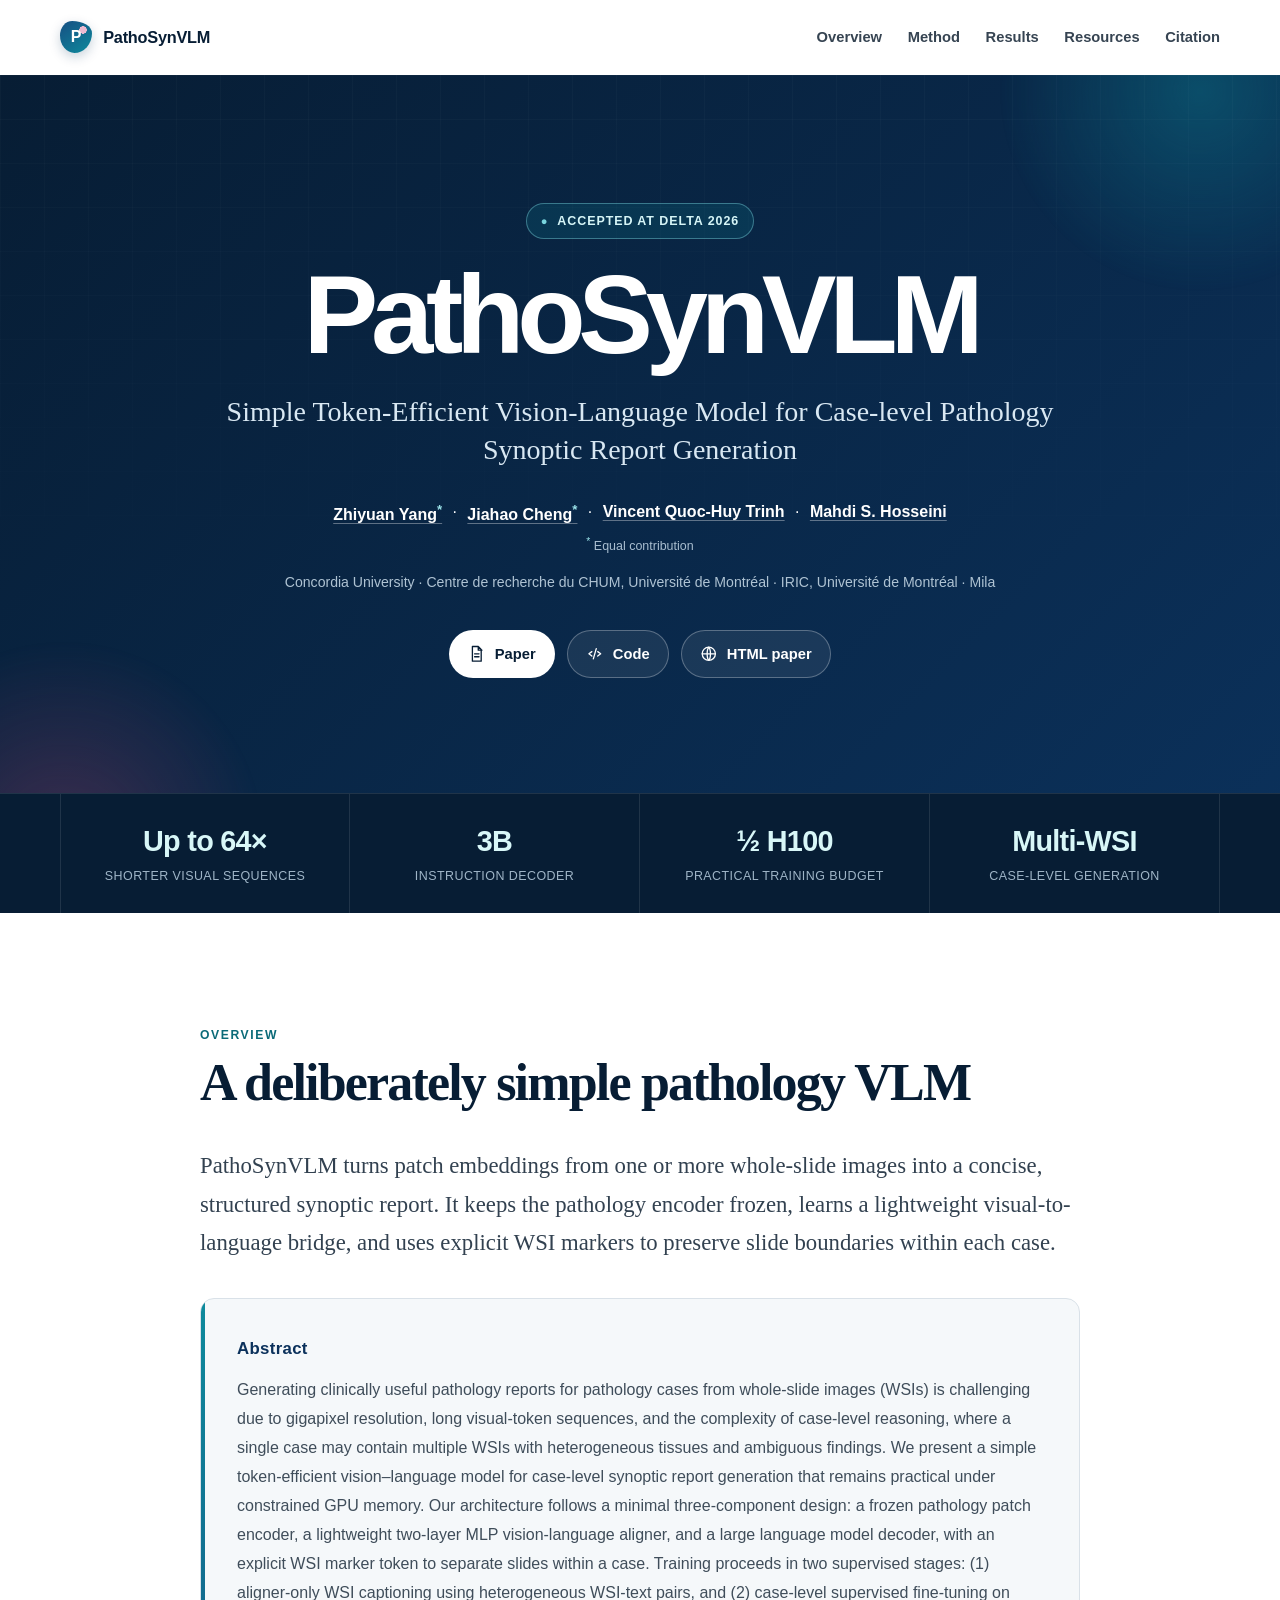
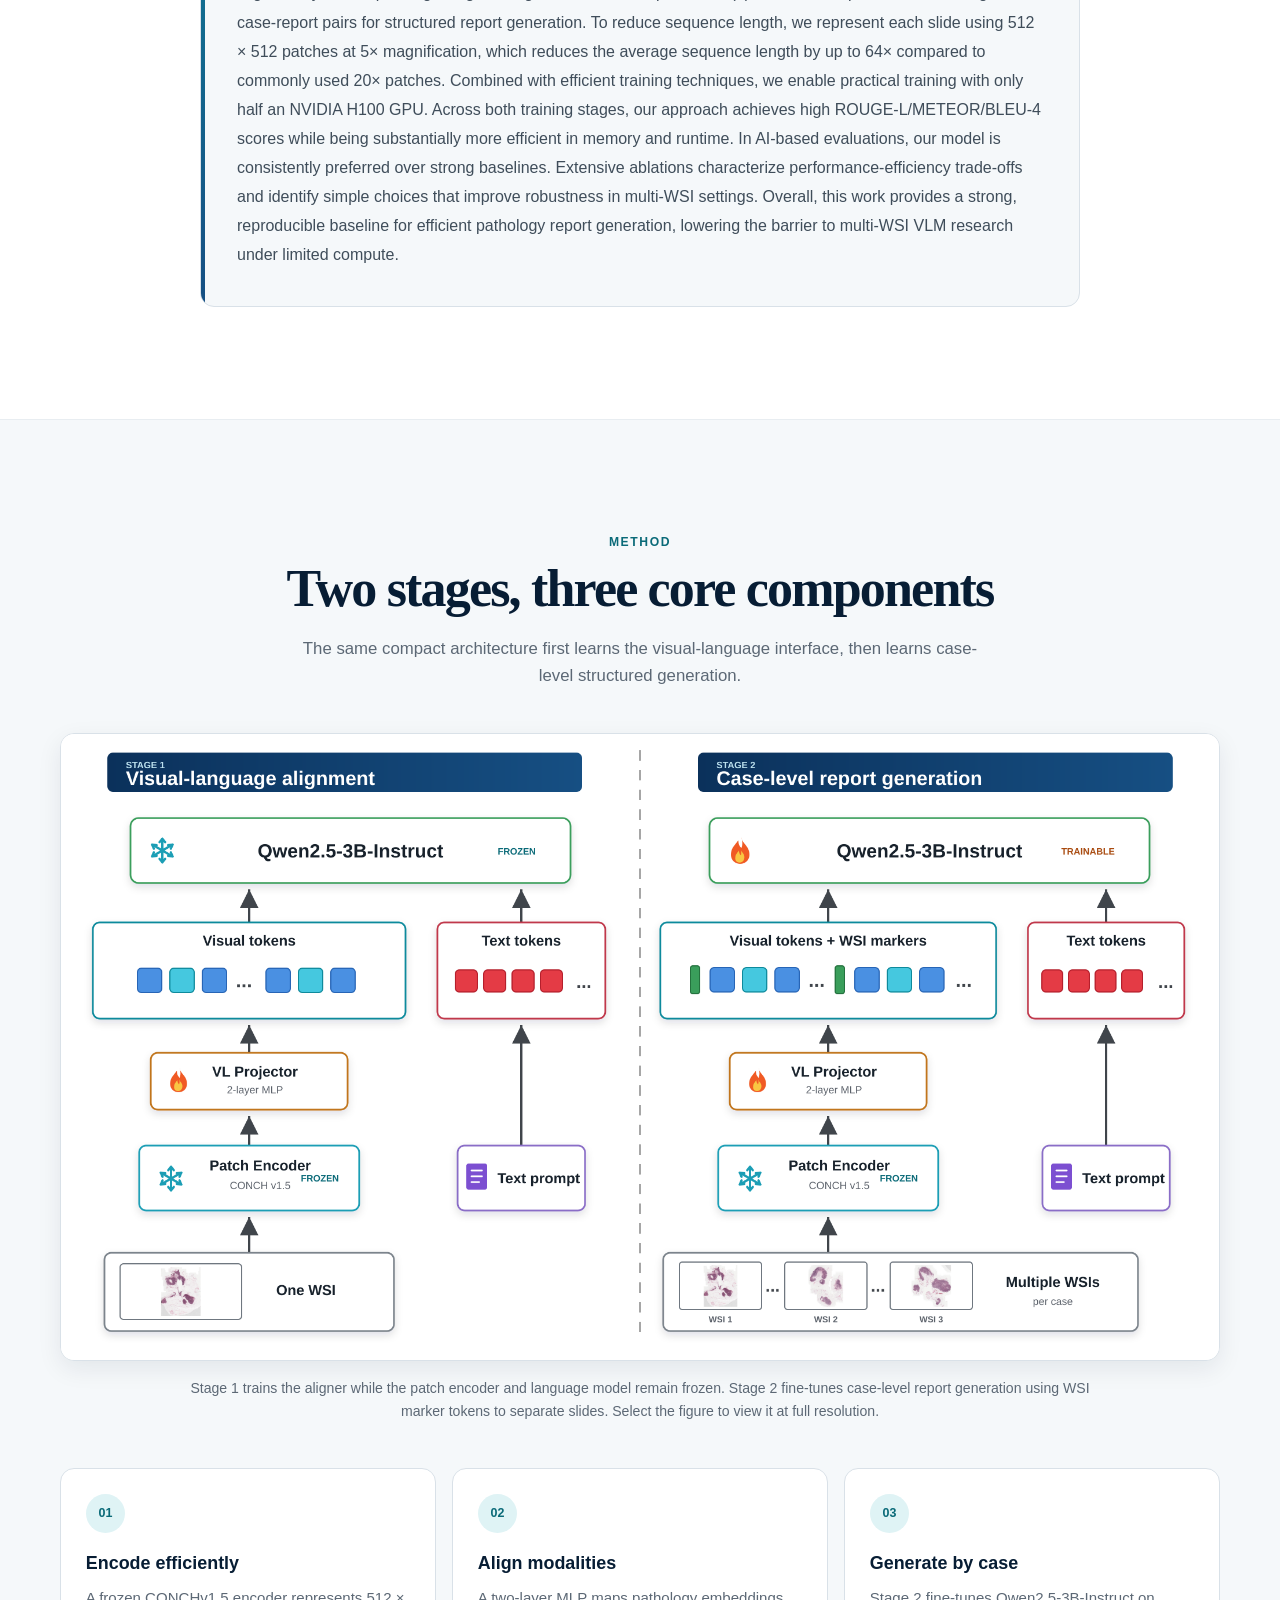
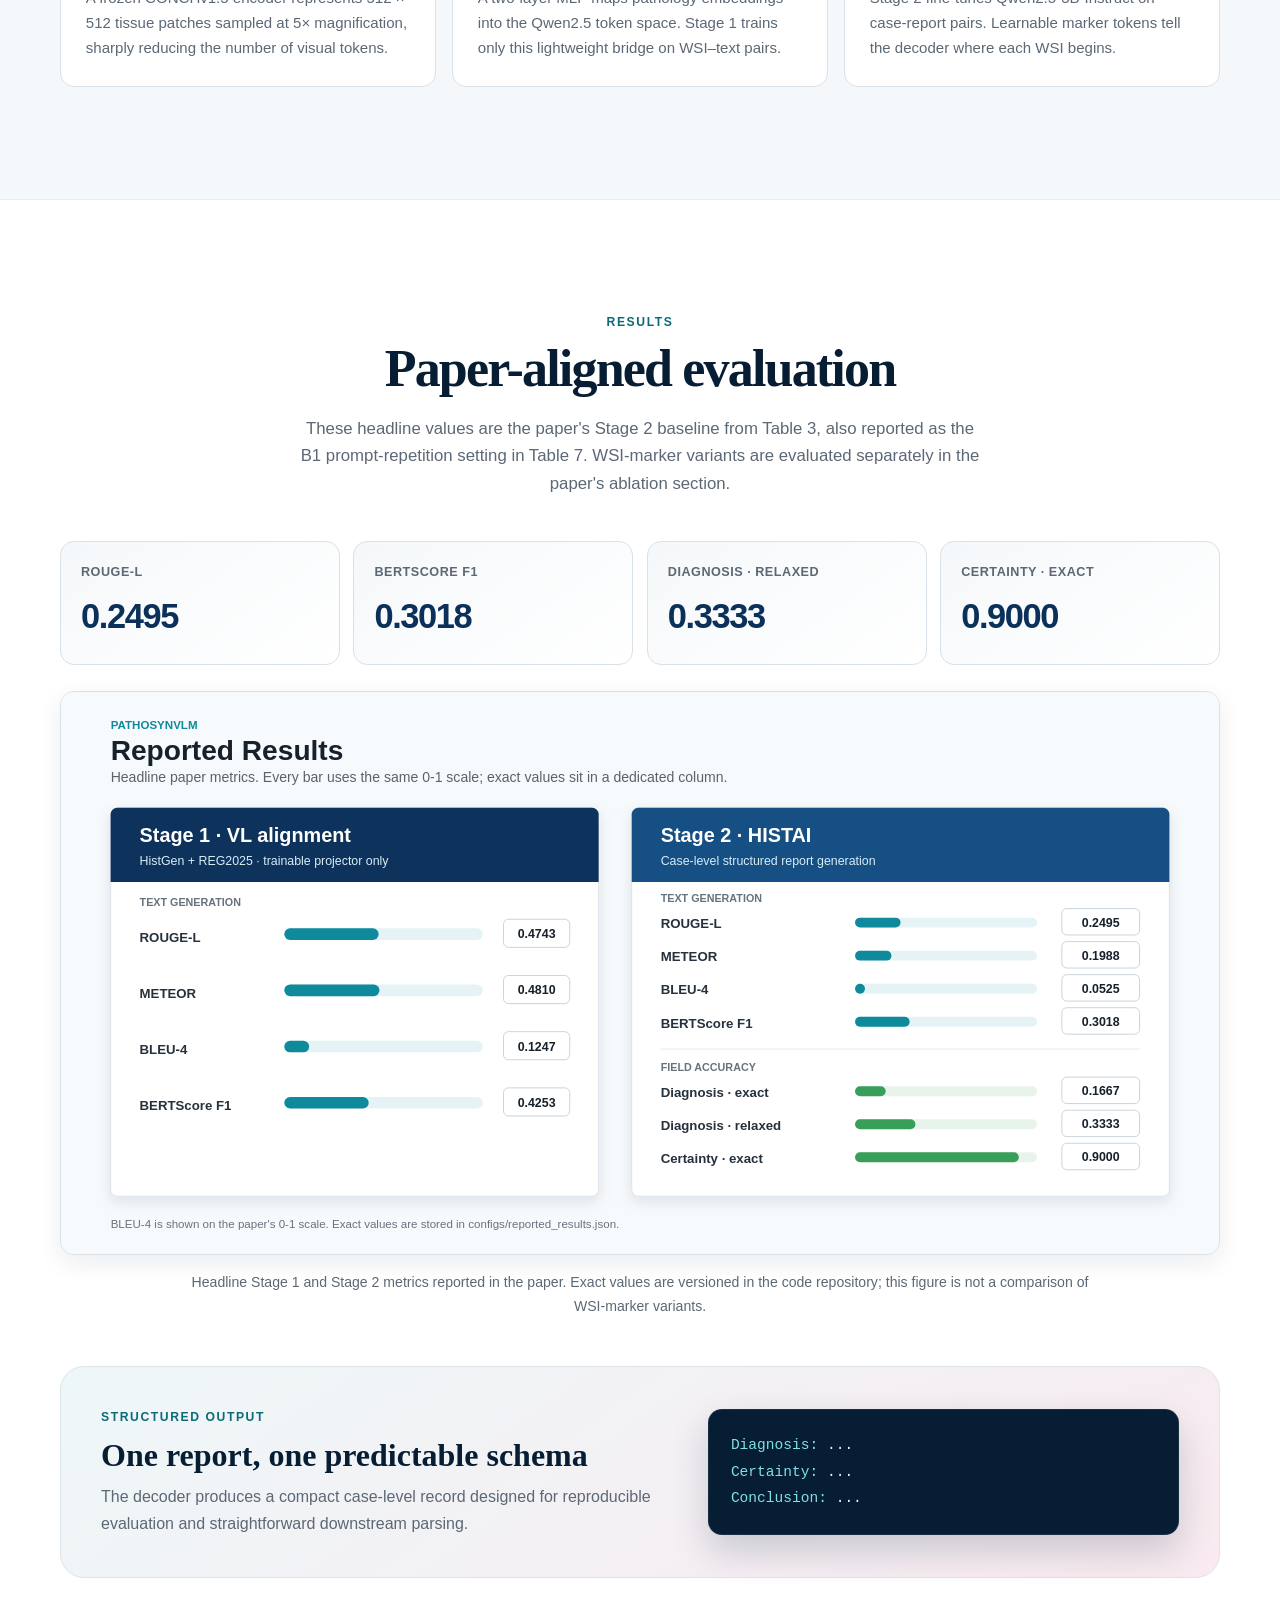
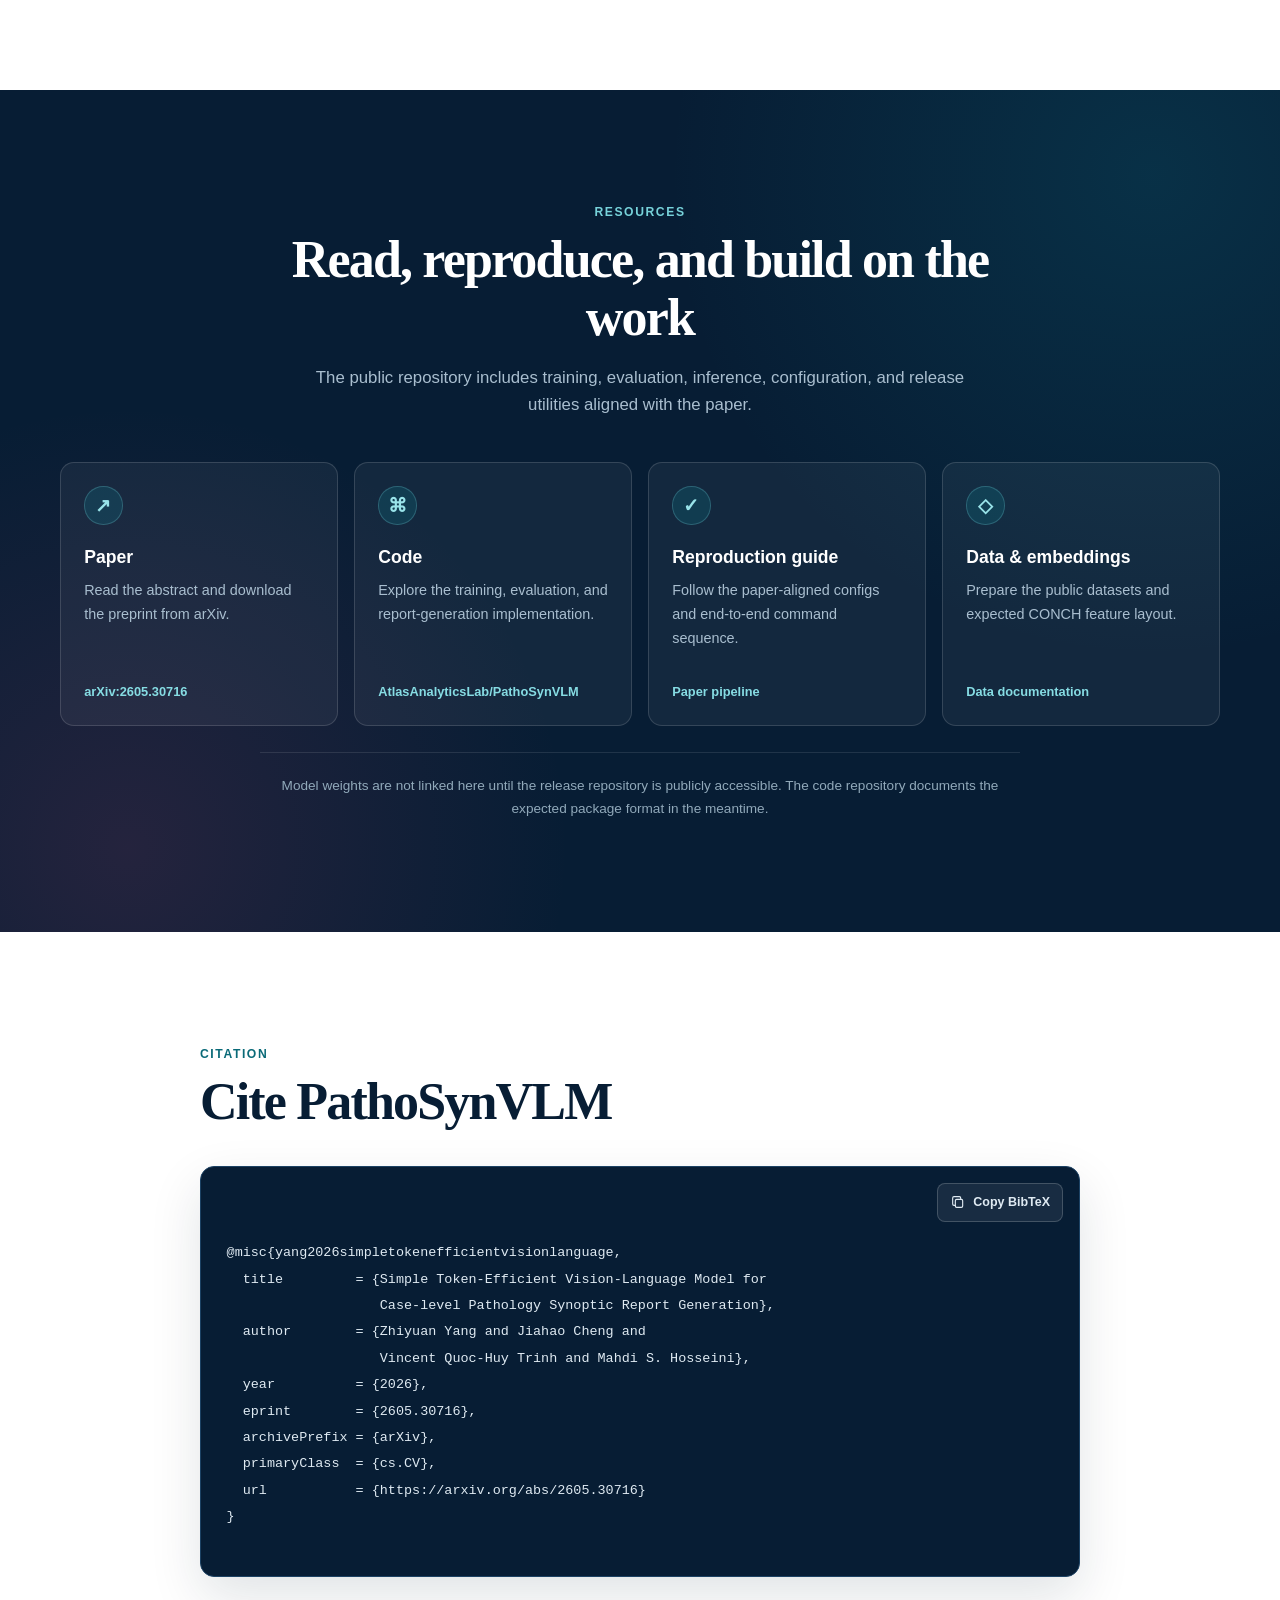
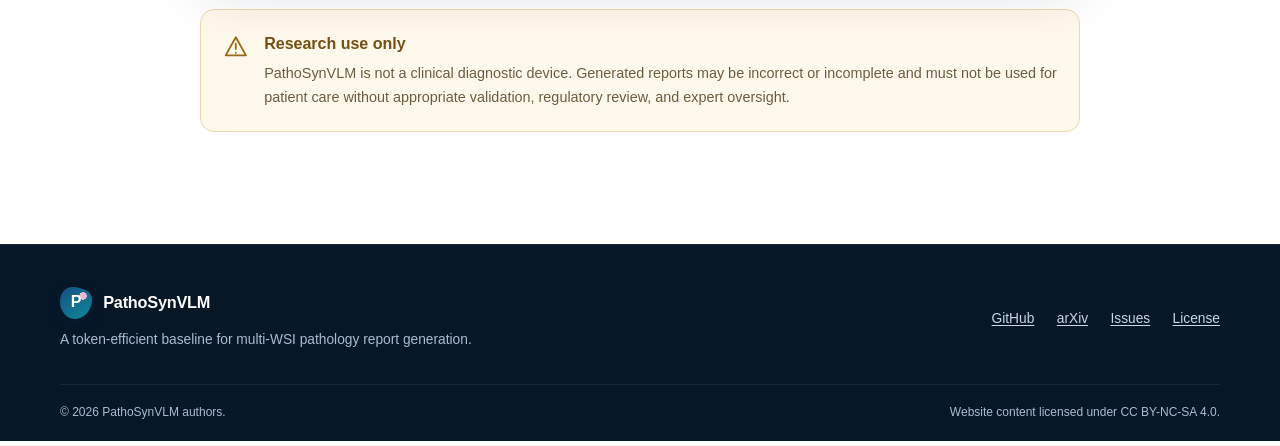
==== commit 9ba6adef: "Address website launch review findings" ====
--- a/site/index.html
+++ b/site/index.html
@@ -248,7 +248,7 @@
             <p class="eyebrow">Results</p>
             <h2>Paper-aligned evaluation</h2>
             <p>
-              The repository records the reported metrics in a machine-readable configuration and provides the matching evaluation pipeline.
+              These headline values are the paper's Stage 2 baseline from Table 3, also reported as the B1 prompt-repetition setting in Table 7. WSI-marker variants are evaluated separately in the paper's ablation section.
             </p>
           </div>
 
@@ -282,7 +282,7 @@
               >
             </a>
             <figcaption>
-              Headline Stage 1 and Stage 2 metrics reported in the paper. Exact values are versioned in the code repository.
+              Headline Stage 1 and Stage 2 metrics reported in the paper. Exact values are versioned in the code repository; this figure is not a comparison of WSI-marker variants.
             </figcaption>
           </figure>
 
@@ -356,7 +356,7 @@
               <svg viewBox="0 0 24 24" aria-hidden="true"><rect x="8" y="8" width="11" height="12" rx="2"/><path d="M16 8V6a2 2 0 0 0-2-2H6a2 2 0 0 0-2 2v9a2 2 0 0 0 2 2h2"/></svg>
               <span data-copy-label>Copy BibTeX</span>
             </button>
-            <pre><code id="bibtex">@misc{yang2026simpletokenefficientvisionlanguage,
+            <pre role="region" tabindex="0" aria-label="BibTeX citation"><code id="bibtex">@misc{yang2026simpletokenefficientvisionlanguage,
   title         = {Simple Token-Efficient Vision-Language Model for
                    Case-level Pathology Synoptic Report Generation},
   author        = {Zhiyuan Yang and Jiahao Cheng and
@@ -370,7 +370,7 @@
             <p class="copy-status" role="status" aria-live="polite" data-copy-status></p>
           </div>
 
-          <aside class="disclaimer">
+          <div class="disclaimer" role="note">
             <svg viewBox="0 0 24 24" aria-hidden="true"><path d="M12 3 2.5 20h19z"/><path d="M12 9v5M12 17.5v.1"/></svg>
             <div>
               <h3>Research use only</h3>
@@ -378,7 +378,7 @@
                 PathoSynVLM is not a clinical diagnostic device. Generated reports may be incorrect or incomplete and must not be used for patient care without appropriate validation, regulatory review, and expert oversight.
               </p>
             </div>
-          </aside>
+          </div>
         </div>
       </section>
     </main>
